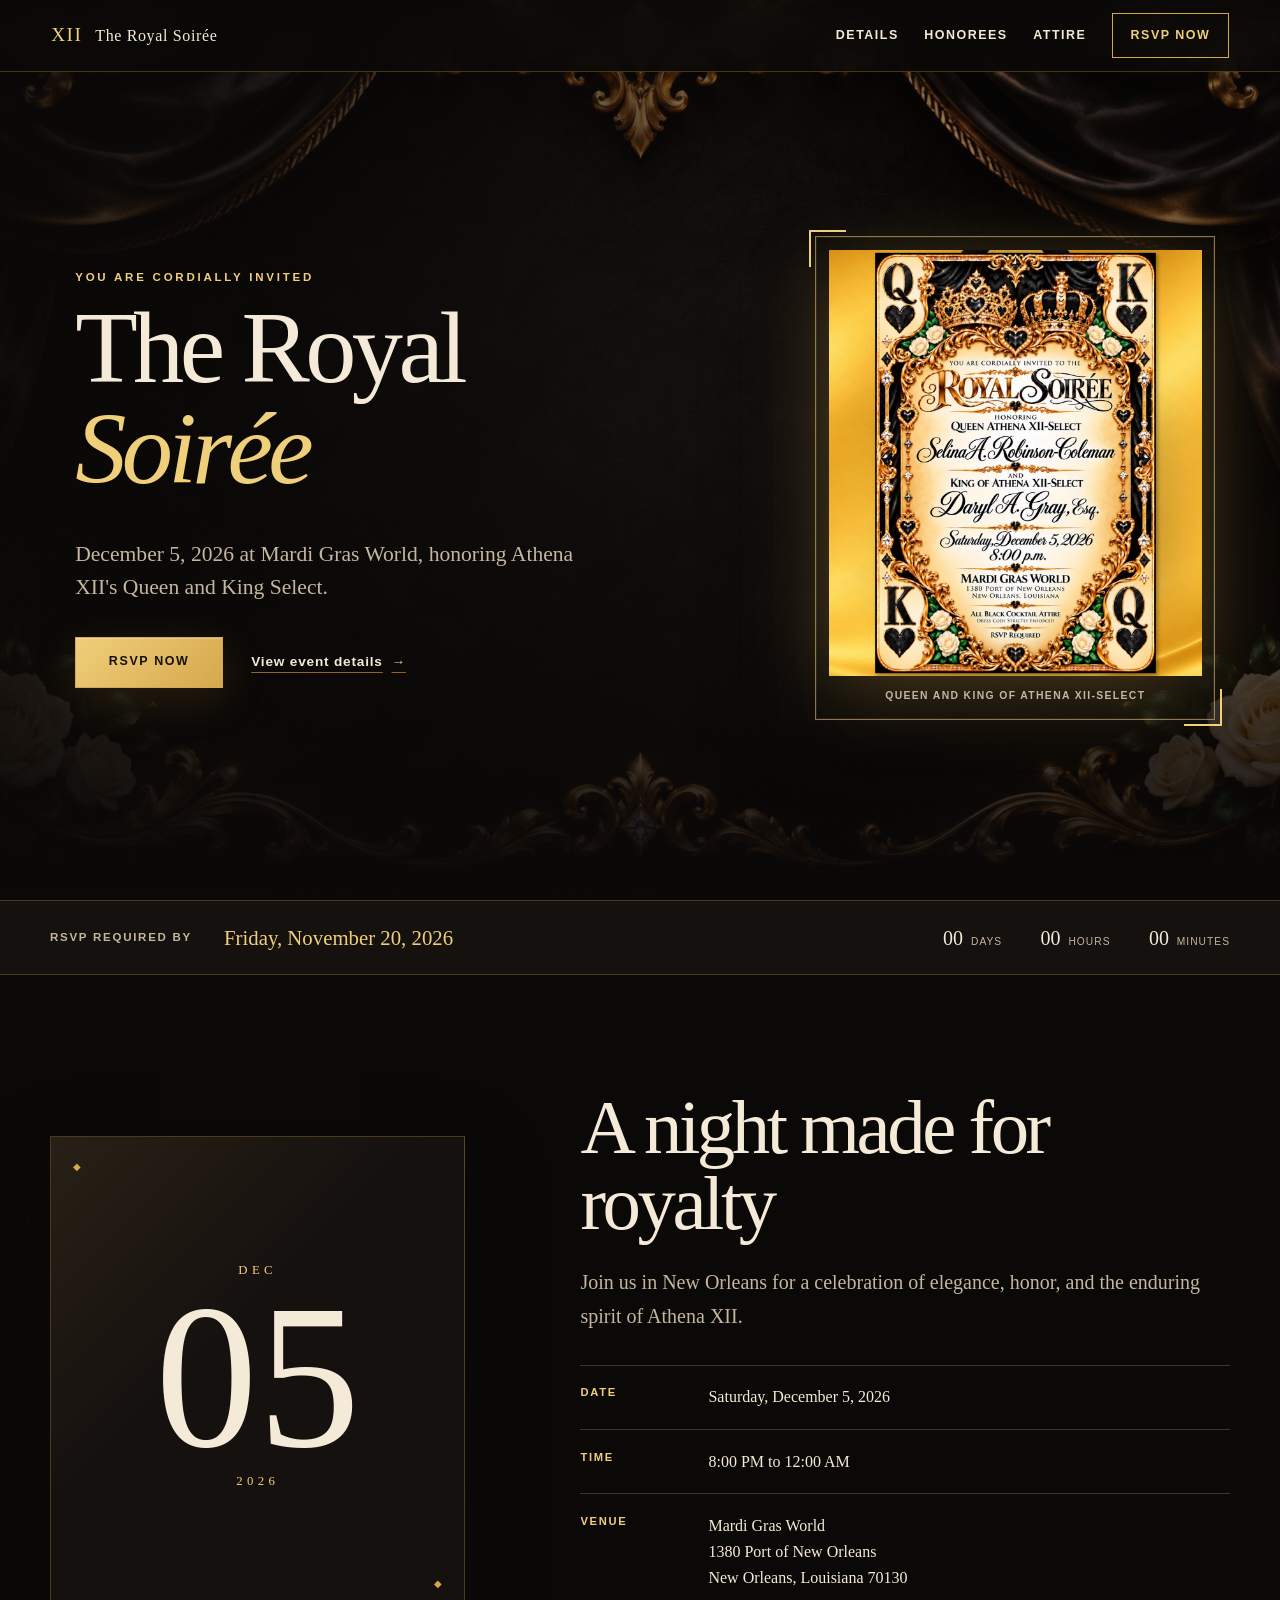
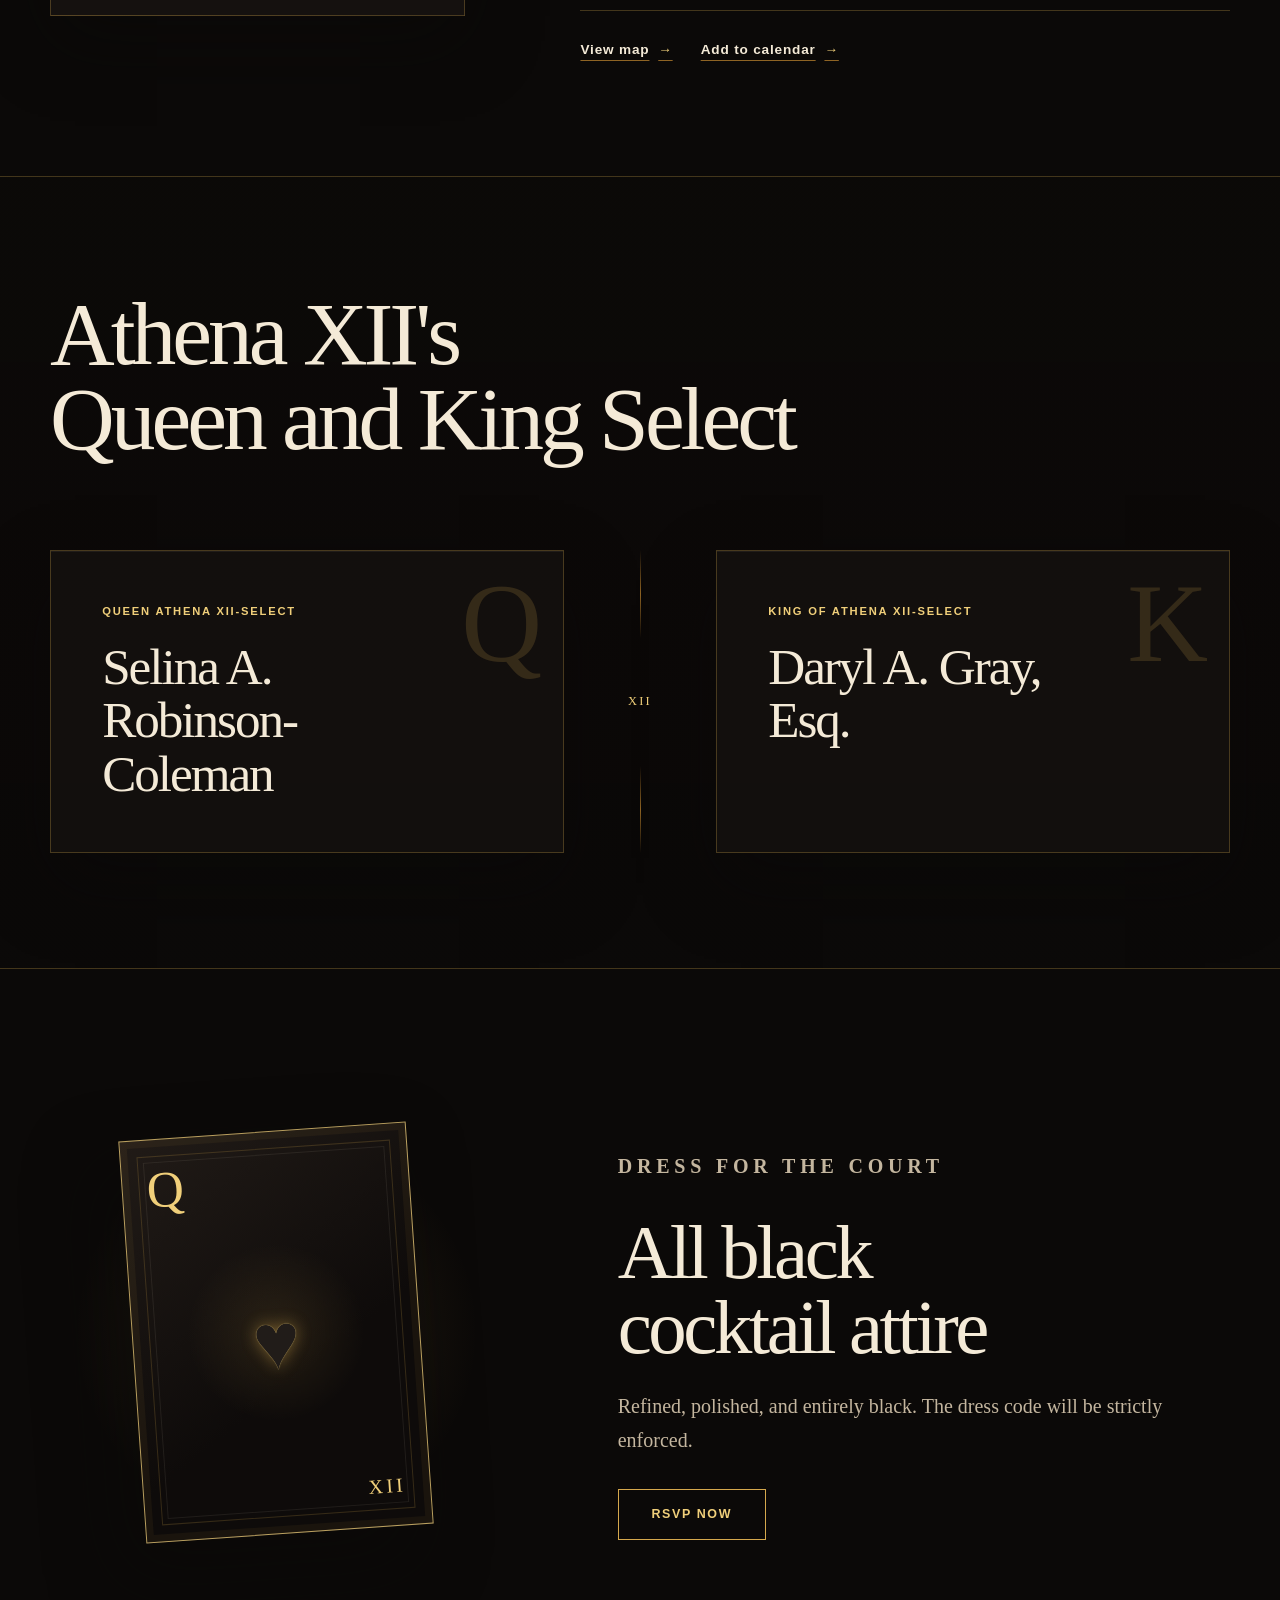
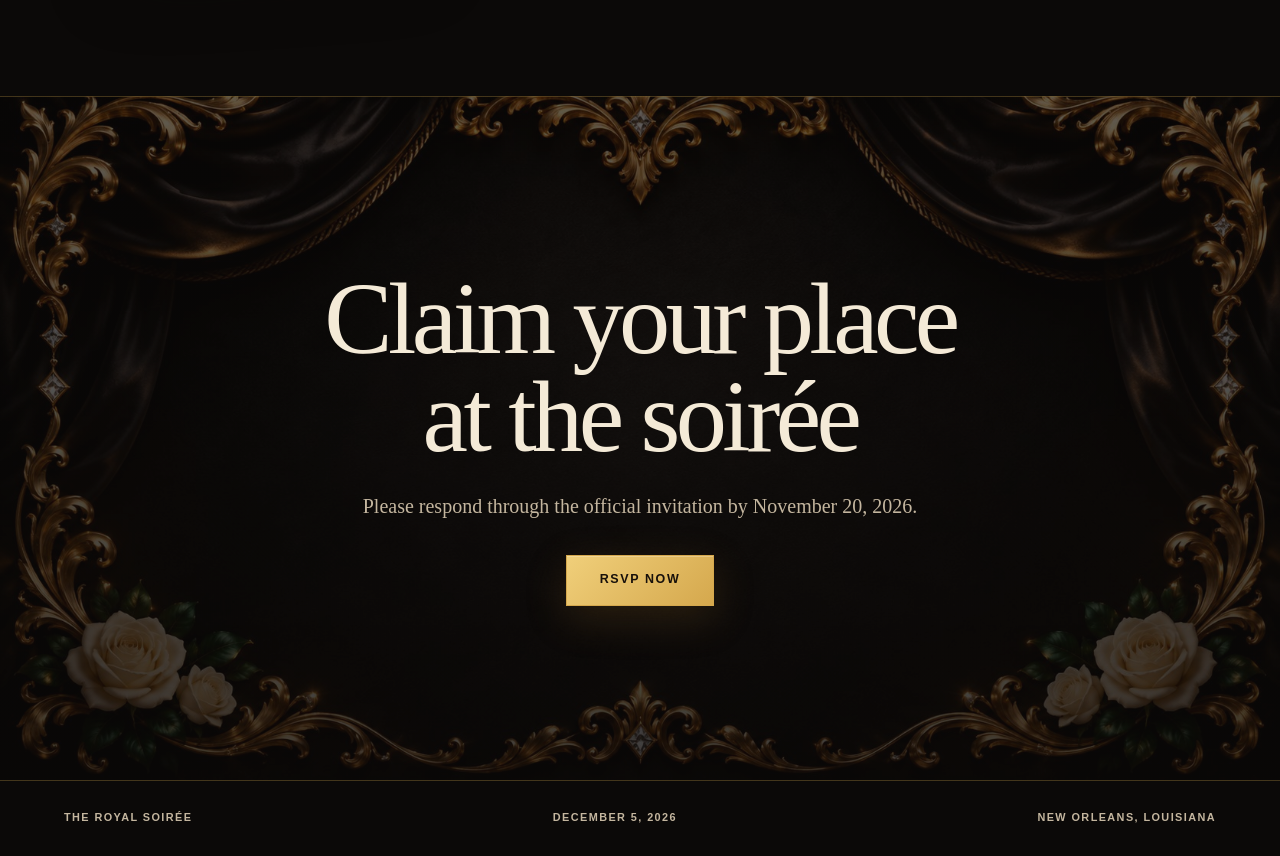
==== royal-soiree/index.html @ 28ae3a80 "Add Royal Soiree event website" ====
<!doctype html>
<html lang="en">
<head>
  <meta charset="utf-8">
  <meta name="viewport" content="width=device-width, initial-scale=1">
  <meta name="theme-color" content="#0b0908">
  <meta name="description" content="The Royal Soirée honoring Queen Athena XII-Select Selina A. Robinson-Coleman and King of Athena XII-Select Daryl A. Gray, Esq.">
  <meta property="og:title" content="The Royal Soirée">
  <meta property="og:description" content="Saturday, December 5, 2026 at Mardi Gras World in New Orleans.">
  <meta property="og:type" content="website">
  <meta property="og:image" content="assets/royal-soiree-invitation.jpg">
  <title>The Royal Soirée | December 5, 2026</title>
  <link rel="icon" type="image/jpeg" href="assets/royal-soiree-invitation.jpg">
  <link rel="preload" href="assets/royal-soiree-backdrop.jpg" as="image" fetchpriority="high">
  <link rel="stylesheet" href="styles.css">
  <script src="script.js" defer></script>
</head>
<body>
  <a class="skip-link" href="#main-content">Skip to event details</a>

  <header class="site-header" data-header>
    <a class="brand" href="#top" aria-label="The Royal Soirée home">
      <span class="brand-mark" aria-hidden="true">XII</span>
      <span class="brand-name">The Royal Soirée</span>
    </a>

    <nav class="site-nav" aria-label="Primary navigation">
      <a href="#details">Details</a>
      <a href="#honorees">Honorees</a>
      <a href="#attire">Attire</a>
      <a class="nav-rsvp" href="https://www.greenvelope.com/card/.public-3a79c34e339046689d4d0d3599b4f28538343730323137#rsvp" target="_blank" rel="noopener">RSVP Now</a>
    </nav>
  </header>
  <div class="header-sentinel" data-header-sentinel aria-hidden="true"></div>

  <main id="main-content">
    <section class="hero" id="top" aria-labelledby="hero-title">
      <div class="hero-shade" aria-hidden="true"></div>
      <div class="hero-layout">
        <div class="hero-copy">
          <p class="eyebrow reveal">You are cordially invited</p>
          <h1 id="hero-title" class="reveal reveal-delay-1">The Royal<br><em>Soirée</em></h1>
          <p class="hero-intro reveal reveal-delay-2">December 5, 2026 at Mardi Gras World, honoring Athena XII's Queen and King Select.</p>

          <div class="hero-actions reveal reveal-delay-3">
            <a class="button button-primary" href="https://www.greenvelope.com/card/.public-3a79c34e339046689d4d0d3599b4f28538343730323137#rsvp" target="_blank" rel="noopener">RSVP Now</a>
            <a class="text-link" href="#details">View event details</a>
          </div>

        </div>

        <figure class="invitation-wrap reveal reveal-delay-2">
          <div class="invitation-glow" aria-hidden="true"></div>
          <img class="invitation-card" src="assets/royal-soiree-invitation.jpg" alt="The Royal Soirée invitation with black and gold playing card artwork" width="1170" height="1339" fetchpriority="high">
          <figcaption>Queen and King of Athena XII-Select</figcaption>
        </figure>
      </div>
    </section>

    <section class="deadline-band" aria-label="RSVP deadline">
      <div class="deadline-inner">
        <p>RSVP required by</p>
        <strong>Friday, November 20, 2026</strong>
        <div class="countdown" data-countdown aria-label="Time remaining to RSVP">
          <span><b data-days>00</b> days</span>
          <span><b data-hours>00</b> hours</span>
          <span><b data-minutes>00</b> minutes</span>
        </div>
      </div>
    </section>

    <section class="event-details section-shell" id="details" aria-labelledby="details-title">
      <div class="date-display reveal" aria-hidden="true">
        <span class="date-month">Dec</span>
        <span class="date-day">05</span>
        <span class="date-year">2026</span>
      </div>

      <div class="details-content reveal reveal-delay-1">
        <h2 id="details-title">A night made for royalty</h2>
        <p class="section-lede">Join us in New Orleans for a celebration of elegance, honor, and the enduring spirit of Athena XII.</p>

        <dl class="detail-list">
          <div>
            <dt>Date</dt>
            <dd>Saturday, December 5, 2026</dd>
          </div>
          <div>
            <dt>Time</dt>
            <dd>8:00 PM to 12:00 AM</dd>
          </div>
          <div>
            <dt>Venue</dt>
            <dd>Mardi Gras World<br>1380 Port of New Orleans<br>New Orleans, Louisiana 70130</dd>
          </div>
        </dl>

        <div class="detail-actions">
          <a class="text-link" href="https://www.google.com/maps/search/?api=1&amp;query=Mardi+Gras+World+1380+Port+of+New+Orleans+New+Orleans+LA+70130" target="_blank" rel="noopener">View map</a>
          <a class="text-link" href="https://calendar.google.com/calendar/render?action=TEMPLATE&amp;text=The%20Royal%20Soir%C3%A9e&amp;dates=20261206T020000Z%2F20261206T060000Z&amp;details=The%20Royal%20Soir%C3%A9e%20honoring%20Selina%20A.%20Robinson-Coleman%20and%20Daryl%20A.%20Gray%2C%20Esq.&amp;location=Mardi%20Gras%20World%2C%201380%20Port%20of%20New%20Orleans%2C%20New%20Orleans%2C%20LA%2070130" target="_blank" rel="noopener">Add to calendar</a>
        </div>
      </div>
    </section>

    <section class="honorees" id="honorees" aria-labelledby="honorees-title">
      <div class="honorees-inner section-shell">
        <div class="honorees-heading reveal">
          <h2 id="honorees-title">Athena XII's<br>Queen and King Select</h2>
        </div>

        <div class="royal-pair">
          <article class="honoree honoree-queen reveal reveal-delay-1">
            <span class="honoree-suit" aria-hidden="true">Q</span>
            <p>Queen Athena XII-Select</p>
            <h3>Selina A.<br>Robinson-Coleman</h3>
          </article>

          <div class="pair-divider" aria-hidden="true"><span>XII</span></div>

          <article class="honoree honoree-king reveal reveal-delay-2">
            <span class="honoree-suit" aria-hidden="true">K</span>
            <p>King of Athena XII-Select</p>
            <h3>Daryl A. Gray, Esq.</h3>
          </article>
        </div>
      </div>
    </section>

    <section class="attire section-shell" id="attire" aria-labelledby="attire-title">
      <div class="attire-visual reveal" aria-hidden="true">
        <div class="black-card">
          <span>Q</span>
          <b>♥</b>
          <small>XII</small>
        </div>
      </div>

      <div class="attire-copy reveal reveal-delay-1">
        <p class="section-kicker">Dress for the court</p>
        <h2 id="attire-title">All black<br>cocktail attire</h2>
        <p>Refined, polished, and entirely black. The dress code will be strictly enforced.</p>
        <a class="button button-outline" href="https://www.greenvelope.com/card/.public-3a79c34e339046689d4d0d3599b4f28538343730323137#rsvp" target="_blank" rel="noopener">RSVP Now</a>
      </div>
    </section>

    <section class="final-rsvp" aria-labelledby="rsvp-title">
      <div class="final-rsvp-inner reveal">
        <h2 id="rsvp-title">Claim your place<br>at the soirée</h2>
        <p>Please respond through the official invitation by November 20, 2026.</p>
        <a class="button button-primary" href="https://www.greenvelope.com/card/.public-3a79c34e339046689d4d0d3599b4f28538343730323137#rsvp" target="_blank" rel="noopener">RSVP Now</a>
      </div>
    </section>
  </main>

  <footer class="site-footer">
    <span>The Royal Soirée</span>
    <span>December 5, 2026</span>
    <span>New Orleans, Louisiana</span>
  </footer>

  <a class="mobile-rsvp" href="https://www.greenvelope.com/card/.public-3a79c34e339046689d4d0d3599b4f28538343730323137#rsvp" target="_blank" rel="noopener">RSVP Now</a>

  <noscript>
    <style>.reveal{opacity:1;transform:none}</style>
  </noscript>
</body>
</html>
---- royal-soiree/styles.css ----
:root {
  color-scheme: dark;
  --ink: #0b0908;
  --ink-soft: #15110f;
  --surface: #1d1713;
  --surface-raised: #241c16;
  --gold: #d5a84d;
  --gold-bright: #f0cf7a;
  --gold-deep: #8f6424;
  --ivory: #f4ead7;
  --muted: #c4b69f;
  --line: rgba(213, 168, 77, 0.28);
  --header-height: 72px;
  --section-pad: clamp(5rem, 9vw, 9rem);
  --ease: cubic-bezier(0.16, 1, 0.3, 1);
}

* {
  box-sizing: border-box;
}

html {
  scroll-behavior: smooth;
  scroll-padding-top: var(--header-height);
  background: var(--ink);
}

body {
  margin: 0;
  min-width: 320px;
  overflow-x: hidden;
  background:
    radial-gradient(circle at 50% 10%, rgba(213, 168, 77, 0.06), transparent 33rem),
    var(--ink);
  color: var(--ivory);
  font-family: "Segoe UI", "Helvetica Neue", Arial, sans-serif;
  font-size: 1rem;
  line-height: 1.6;
  text-rendering: optimizeLegibility;
}

img {
  display: block;
  max-width: 100%;
}

a {
  color: inherit;
}

button,
a {
  -webkit-tap-highlight-color: transparent;
}

::selection {
  background: var(--gold);
  color: var(--ink);
}

:focus-visible {
  outline: 3px solid var(--gold-bright);
  outline-offset: 4px;
}

.skip-link {
  position: fixed;
  top: 0.75rem;
  left: 0.75rem;
  z-index: 100;
  padding: 0.75rem 1rem;
  transform: translateY(-160%);
  background: var(--ivory);
  color: var(--ink);
  font-weight: 700;
  text-decoration: none;
  transition: transform 180ms ease;
}

.skip-link:focus {
  transform: translateY(0);
}

.site-header {
  position: fixed;
  inset: 0 0 auto;
  z-index: 10;
  display: flex;
  align-items: center;
  justify-content: space-between;
  height: var(--header-height);
  padding: 0 clamp(1.25rem, 4vw, 4.5rem);
  border-bottom: 1px solid transparent;
  transition: background-color 280ms ease, border-color 280ms ease, backdrop-filter 280ms ease;
}

.site-header.is-scrolled {
  border-bottom-color: var(--line);
  background: rgba(11, 9, 8, 0.9);
  backdrop-filter: blur(18px);
}

.header-sentinel {
  position: absolute;
  top: 24px;
  left: 0;
  width: 1px;
  height: 1px;
  pointer-events: none;
}

.brand {
  display: inline-flex;
  align-items: center;
  gap: 0.8rem;
  text-decoration: none;
}

.brand-mark {
  color: var(--gold-bright);
  font-family: Georgia, "Times New Roman", serif;
  font-size: 1.2rem;
  letter-spacing: 0.08em;
}

.brand-name {
  color: var(--ivory);
  font-family: Georgia, "Times New Roman", serif;
  font-size: 1rem;
  letter-spacing: 0.04em;
}

.site-nav {
  display: flex;
  align-items: center;
  gap: clamp(1rem, 2vw, 2.2rem);
  font-size: 0.78rem;
  font-weight: 700;
  letter-spacing: 0.12em;
  text-transform: uppercase;
}

.site-nav a {
  position: relative;
  text-decoration: none;
}

.site-nav a:not(.nav-rsvp)::after {
  position: absolute;
  right: 0;
  bottom: -0.45rem;
  left: 0;
  height: 1px;
  content: "";
  transform: scaleX(0);
  background: var(--gold);
  transition: transform 220ms ease;
}

.site-nav a:hover::after,
.site-nav a:focus-visible::after {
  transform: scaleX(1);
}

.nav-rsvp {
  padding: 0.7rem 1.1rem;
  border: 1px solid var(--gold);
  color: var(--gold-bright);
  transition: background-color 220ms ease, color 220ms ease, transform 220ms ease;
}

.nav-rsvp:hover {
  background: var(--gold);
  color: var(--ink);
}

.nav-rsvp:active,
.button:active,
.mobile-rsvp:active {
  transform: translateY(1px) scale(0.985);
}

.hero {
  position: relative;
  isolation: isolate;
  display: grid;
  min-height: 100dvh;
  overflow: hidden;
  background-color: var(--ink);
  background-image: url("assets/royal-soiree-backdrop.jpg");
  background-position: center;
  background-size: cover;
}

.hero::after {
  position: absolute;
  inset: auto 0 0;
  z-index: -1;
  height: 24%;
  content: "";
  background: linear-gradient(to top, var(--ink), transparent);
}

.hero-shade {
  position: absolute;
  inset: 0;
  z-index: -1;
  background:
    linear-gradient(90deg, rgba(11, 9, 8, 0.88) 0%, rgba(11, 9, 8, 0.58) 42%, rgba(11, 9, 8, 0.22) 75%, rgba(11, 9, 8, 0.5) 100%),
    linear-gradient(to bottom, rgba(11, 9, 8, 0.2), rgba(11, 9, 8, 0.5));
}

.hero-layout {
  display: grid;
  grid-template-columns: minmax(0, 1.05fr) minmax(19rem, 0.75fr);
  align-items: center;
  gap: clamp(2rem, 6vw, 7rem);
  width: min(100% - 3rem, 1280px);
  min-height: 100dvh;
  margin: 0 auto;
  padding-top: calc(var(--header-height) + 1rem);
  padding-bottom: 2rem;
}

.hero-copy {
  padding-left: clamp(0rem, 4vw, 4rem);
}

.eyebrow,
.section-kicker {
  margin: 0 0 1rem;
  color: var(--gold-bright);
  font-size: 0.72rem;
  font-weight: 800;
  letter-spacing: 0.24em;
  text-transform: uppercase;
}

.hero h1,
.event-details h2,
.honorees h2,
.attire h2,
.final-rsvp h2 {
  margin: 0;
  font-family: Georgia, "Times New Roman", serif;
  font-weight: 400;
  letter-spacing: -0.045em;
  line-height: 0.88;
}

.hero h1 {
  max-width: 9ch;
  font-size: clamp(4.25rem, 8vw, 8.5rem);
  text-wrap: balance;
}

.hero h1 em {
  display: inline-block;
  padding-bottom: 0.08em;
  color: var(--gold-bright);
  font-weight: 400;
  line-height: 1.1;
}

.hero-intro {
  max-width: 34rem;
  margin: 1.5rem 0 0;
  color: var(--muted);
  font-family: Georgia, "Times New Roman", serif;
  font-size: clamp(1.05rem, 1.8vw, 1.35rem);
  line-height: 1.55;
}

.hero-actions,
.detail-actions {
  display: flex;
  align-items: center;
  flex-wrap: wrap;
  gap: 1.25rem 1.75rem;
}

.hero-actions {
  margin-top: 2rem;
}

.button {
  display: inline-flex;
  align-items: center;
  justify-content: center;
  min-width: 9.25rem;
  min-height: 3.2rem;
  padding: 0.8rem 1.5rem;
  border: 1px solid var(--gold);
  font-size: 0.78rem;
  font-weight: 800;
  letter-spacing: 0.13em;
  text-decoration: none;
  text-transform: uppercase;
  white-space: nowrap;
  transition: background-color 220ms ease, color 220ms ease, transform 220ms var(--ease), box-shadow 220ms ease;
}

.button-primary {
  background: linear-gradient(135deg, var(--gold-bright), var(--gold));
  box-shadow: 0 12px 42px rgba(143, 100, 36, 0.24), inset 0 1px 0 rgba(244, 234, 215, 0.35);
  color: #17100a;
}

.button-primary:hover {
  box-shadow: 0 16px 52px rgba(143, 100, 36, 0.38), inset 0 1px 0 rgba(244, 234, 215, 0.5);
  transform: translateY(-2px);
}

.button-outline {
  background: transparent;
  color: var(--gold-bright);
}

.button-outline:hover {
  background: var(--gold);
  color: var(--ink);
}

.text-link {
  position: relative;
  display: inline-flex;
  align-items: center;
  gap: 0.55rem;
  color: var(--ivory);
  font-size: 0.85rem;
  font-weight: 700;
  letter-spacing: 0.06em;
  text-decoration-color: var(--gold-deep);
  text-underline-offset: 0.35rem;
}

.text-link::after {
  content: "→";
  color: var(--gold-bright);
  transition: transform 220ms var(--ease);
}

.text-link:hover::after {
  transform: translateX(0.25rem);
}

.invitation-wrap {
  position: relative;
  justify-self: center;
  width: min(100%, 25rem);
  margin: 0;
  padding: 0.8rem;
  border: 1px solid rgba(240, 207, 122, 0.55);
  background: rgba(11, 9, 8, 0.48);
  box-shadow: 0 30px 80px rgba(11, 9, 8, 0.72), inset 0 0 0 1px rgba(244, 234, 215, 0.08);
  transform: rotate(1.2deg);
}

.invitation-wrap::before,
.invitation-wrap::after {
  position: absolute;
  width: 2.2rem;
  height: 2.2rem;
  content: "";
  border-color: var(--gold-bright);
  border-style: solid;
}

.invitation-wrap::before {
  top: -0.45rem;
  left: -0.45rem;
  border-width: 2px 0 0 2px;
}

.invitation-wrap::after {
  right: -0.45rem;
  bottom: -0.45rem;
  border-width: 0 2px 2px 0;
}

.invitation-glow {
  position: absolute;
  inset: 8% 4%;
  z-index: -1;
  background: rgba(213, 168, 77, 0.38);
  filter: blur(42px);
}

.invitation-card {
  width: 100%;
  height: auto;
  aspect-ratio: 1170 / 1339;
  object-fit: cover;
}

.invitation-wrap figcaption {
  margin: 0.7rem 0 0.1rem;
  color: var(--muted);
  font-size: 0.65rem;
  font-weight: 700;
  letter-spacing: 0.13em;
  text-align: center;
  text-transform: uppercase;
}

.deadline-band {
  position: relative;
  z-index: 2;
  border-block: 1px solid var(--line);
  background: var(--ink-soft);
}

.deadline-inner {
  display: grid;
  grid-template-columns: auto auto 1fr;
  align-items: center;
  gap: 1rem 2rem;
  width: min(100% - 3rem, 1180px);
  margin: 0 auto;
  padding: 1.25rem 0;
}

.deadline-inner > p {
  margin: 0;
  color: var(--muted);
  font-size: 0.72rem;
  font-weight: 700;
  letter-spacing: 0.15em;
  text-transform: uppercase;
}

.deadline-inner > strong {
  color: var(--gold-bright);
  font-family: Georgia, "Times New Roman", serif;
  font-size: clamp(1rem, 2vw, 1.3rem);
  font-weight: 400;
}

.countdown {
  display: flex;
  justify-content: flex-end;
  gap: clamp(0.75rem, 3vw, 2.5rem);
}

.countdown span {
  color: var(--muted);
  font-size: 0.64rem;
  letter-spacing: 0.1em;
  text-transform: uppercase;
}

.countdown b {
  margin-right: 0.25rem;
  color: var(--ivory);
  font-family: Georgia, "Times New Roman", serif;
  font-size: 1.25rem;
  font-weight: 400;
  letter-spacing: 0;
}

.section-shell {
  width: min(100% - 3rem, 1180px);
  margin: 0 auto;
}

.event-details {
  display: grid;
  grid-template-columns: 0.78fr 1.22fr;
  align-items: center;
  gap: clamp(3rem, 9vw, 9rem);
  padding-top: var(--section-pad);
  padding-bottom: var(--section-pad);
}

.date-display {
  position: relative;
  display: grid;
  align-content: center;
  justify-items: center;
  min-height: 30rem;
  border: 1px solid var(--line);
  background:
    linear-gradient(135deg, rgba(213, 168, 77, 0.1), transparent 42%),
    var(--ink-soft);
  box-shadow: 0 25px 70px rgba(11, 9, 8, 0.4);
  font-family: Georgia, "Times New Roman", serif;
}

.date-display::before,
.date-display::after {
  position: absolute;
  content: "◆";
  color: var(--gold);
  font-size: 0.65rem;
}

.date-display::before {
  top: 1.4rem;
  left: 1.4rem;
}

.date-display::after {
  right: 1.4rem;
  bottom: 1.4rem;
}

.date-month,
.date-year {
  color: var(--gold-bright);
  font-size: 0.8rem;
  letter-spacing: 0.34em;
  text-transform: uppercase;
}

.date-day {
  margin: -0.35rem 0 -0.5rem;
  color: var(--ivory);
  font-size: clamp(7rem, 16vw, 13rem);
  line-height: 1;
}

.event-details h2,
.attire h2 {
  font-size: clamp(3rem, 6vw, 5.8rem);
  line-height: 0.98;
}

.section-lede,
.attire-copy > p,
.final-rsvp-inner > p {
  max-width: 39rem;
  color: var(--muted);
  font-family: Georgia, "Times New Roman", serif;
  font-size: clamp(1.05rem, 1.7vw, 1.25rem);
  line-height: 1.7;
}

.section-lede {
  margin: 1.5rem 0 2rem;
}

.detail-list {
  margin: 0;
  border-top: 1px solid var(--line);
}

.detail-list > div {
  display: grid;
  grid-template-columns: 7rem 1fr;
  gap: 1rem;
  padding: 1.15rem 0;
  border-bottom: 1px solid var(--line);
}

.detail-list dt {
  color: var(--gold-bright);
  font-size: 0.7rem;
  font-weight: 800;
  letter-spacing: 0.15em;
  text-transform: uppercase;
}

.detail-list dd {
  margin: 0;
  color: var(--ivory);
  font-family: Georgia, "Times New Roman", serif;
  line-height: 1.65;
}

.detail-actions {
  margin-top: 1.75rem;
}

.honorees {
  position: relative;
  overflow: hidden;
  border-block: 1px solid var(--line);
  background:
    linear-gradient(rgba(11, 9, 8, 0.82), rgba(11, 9, 8, 0.88)),
    url("assets/royal-soiree-backdrop.jpg") center / cover fixed;
}

.honorees-inner {
  padding-top: var(--section-pad);
  padding-bottom: var(--section-pad);
}

.honorees-heading {
  max-width: 48rem;
  margin-bottom: clamp(3rem, 7vw, 6rem);
}

.honorees h2 {
  font-size: clamp(3.3rem, 7vw, 7rem);
  line-height: 0.94;
}

.royal-pair {
  display: grid;
  grid-template-columns: 1fr auto 1fr;
  align-items: stretch;
  gap: clamp(2rem, 5vw, 5rem);
}

.honoree {
  position: relative;
  min-height: 18rem;
  padding: clamp(2rem, 4vw, 3.5rem);
  border: 1px solid var(--line);
  background: rgba(21, 17, 15, 0.78);
  box-shadow: inset 0 1px 0 rgba(244, 234, 215, 0.06), 0 30px 70px rgba(11, 9, 8, 0.36);
}

.honoree-suit {
  position: absolute;
  top: 1rem;
  right: 1.3rem;
  color: rgba(213, 168, 77, 0.18);
  font-family: Georgia, "Times New Roman", serif;
  font-size: 7rem;
  line-height: 1;
}

.honoree p {
  position: relative;
  margin: 0 0 1.2rem;
  color: var(--gold-bright);
  font-size: 0.7rem;
  font-weight: 800;
  letter-spacing: 0.16em;
  text-transform: uppercase;
}

.honoree h3 {
  position: relative;
  max-width: 13ch;
  margin: 0;
  color: var(--ivory);
  font-family: Georgia, "Times New Roman", serif;
  font-size: clamp(2rem, 4vw, 3.6rem);
  font-weight: 400;
  letter-spacing: -0.04em;
  line-height: 1.05;
}

.pair-divider {
  display: grid;
  place-items: center;
  color: var(--gold-bright);
}

.pair-divider::before,
.pair-divider::after {
  width: 1px;
  height: 100%;
  content: "";
  background: linear-gradient(transparent, var(--gold-deep), transparent);
}

.pair-divider span {
  padding: 0.65rem 0;
  font-family: Georgia, "Times New Roman", serif;
  font-size: 0.78rem;
  letter-spacing: 0.18em;
}

.attire {
  display: grid;
  grid-template-columns: minmax(18rem, 0.85fr) 1.15fr;
  align-items: center;
  gap: clamp(3rem, 9vw, 9rem);
  padding-top: var(--section-pad);
  padding-bottom: var(--section-pad);
}

.attire-visual {
  display: grid;
  place-items: center;
  min-height: 31rem;
  background: radial-gradient(circle, rgba(213, 168, 77, 0.15), transparent 60%);
}

.black-card {
  position: relative;
  display: flex;
  flex-direction: column;
  justify-content: space-between;
  width: min(72vw, 18rem);
  aspect-ratio: 5 / 7;
  padding: 1.5rem;
  border: 1px solid rgba(240, 207, 122, 0.75);
  background:
    radial-gradient(circle at 50% 50%, rgba(213, 168, 77, 0.12), transparent 36%),
    linear-gradient(145deg, #211b17, #0e0b0a 60%);
  box-shadow: -22px 30px 70px rgba(11, 9, 8, 0.64), inset 0 0 0 7px rgba(213, 168, 77, 0.06);
  color: var(--gold-bright);
  font-family: Georgia, "Times New Roman", serif;
  transform: rotate(-4deg);
}

.black-card::before,
.black-card::after {
  position: absolute;
  inset: 1rem;
  content: "";
  border: 1px solid rgba(213, 168, 77, 0.2);
}

.black-card::after {
  inset: 1.4rem;
  border-color: rgba(244, 234, 215, 0.08);
}

.black-card span,
.black-card b,
.black-card small {
  position: relative;
  z-index: 1;
}

.black-card span {
  font-size: 3.2rem;
  line-height: 1;
}

.black-card b {
  align-self: center;
  color: #211c19;
  font-size: 5rem;
  text-shadow: 0 0 0.05rem var(--gold-bright), 0 0 1rem rgba(213, 168, 77, 0.45);
}

.black-card small {
  align-self: flex-end;
  font-size: 1.25rem;
  letter-spacing: 0.16em;
}

.attire-copy > p {
  margin: 1.5rem 0 2rem;
}

.final-rsvp {
  position: relative;
  display: grid;
  place-items: center;
  min-height: 76dvh;
  overflow: hidden;
  border-top: 1px solid var(--line);
  background:
    linear-gradient(rgba(11, 9, 8, 0.65), rgba(11, 9, 8, 0.78)),
    url("assets/royal-soiree-backdrop.jpg") center / cover;
}

.final-rsvp-inner {
  width: min(100% - 3rem, 760px);
  padding: var(--section-pad) 0;
  text-align: center;
}

.final-rsvp h2 {
  font-size: clamp(3.5rem, 8vw, 7rem);
  line-height: 0.95;
}

.final-rsvp-inner > p {
  margin: 1.5rem auto 2rem;
}

.site-footer {
  display: flex;
  justify-content: space-between;
  gap: 1.5rem;
  padding: 1.8rem clamp(1.5rem, 5vw, 5rem);
  border-top: 1px solid var(--line);
  color: var(--muted);
  font-size: 0.68rem;
  font-weight: 700;
  letter-spacing: 0.13em;
  text-transform: uppercase;
}

.mobile-rsvp {
  display: none;
}

.reveal {
  opacity: 0;
  transform: translateY(28px);
  transition: opacity 800ms var(--ease), transform 800ms var(--ease);
}

.reveal-delay-1 {
  transition-delay: 90ms;
}

.reveal-delay-2 {
  transition-delay: 180ms;
}

.reveal-delay-3 {
  transition-delay: 270ms;
}

.reveal.is-visible {
  opacity: 1;
  transform: translateY(0);
}

@media (max-width: 980px) {
  .site-nav a:not(.nav-rsvp) {
    display: none;
  }

  .hero-layout {
    grid-template-columns: minmax(0, 1fr) minmax(16rem, 0.62fr);
    gap: 2rem;
    width: min(100% - 2.5rem, 900px);
  }

  .hero-copy {
    padding-left: 0;
  }

  .hero h1 {
    font-size: clamp(4rem, 9vw, 6.3rem);
  }

  .invitation-wrap {
    width: min(100%, 20rem);
  }

  .deadline-inner {
    grid-template-columns: 1fr 1fr;
  }

  .countdown {
    grid-column: 1 / -1;
    justify-content: flex-start;
  }

  .event-details,
  .attire {
    gap: 3rem;
  }

  .royal-pair {
    gap: 1.5rem;
  }
}

@media (max-width: 767px) {
  :root {
    --header-height: 64px;
    --section-pad: 5rem;
  }

  body {
    padding-bottom: 4.8rem;
  }

  .site-header {
    padding: 0 1rem;
    background: linear-gradient(to bottom, rgba(11, 9, 8, 0.84), transparent);
  }

  .site-header.is-scrolled {
    background: rgba(11, 9, 8, 0.92);
  }

  .brand-name,
  .site-nav {
    display: none;
  }

  .brand-mark {
    font-size: 1.05rem;
  }

  .hero {
    min-height: auto;
    background-position: center top;
  }

  .hero-shade {
    background:
      linear-gradient(to bottom, rgba(11, 9, 8, 0.36), rgba(11, 9, 8, 0.8) 46%, var(--ink) 90%);
  }

  .hero-layout {
    grid-template-columns: 1fr;
    width: 100%;
    min-height: 100dvh;
    padding: calc(var(--header-height) + 2rem) 1.25rem 3.5rem;
  }

  .hero-copy {
    padding: 1rem 0 0;
  }

  .hero h1 {
    max-width: none;
    font-size: clamp(3.65rem, 18vw, 5.5rem);
  }

  .hero-intro {
    max-width: 29rem;
    margin-top: 1.15rem;
    font-size: 1.05rem;
  }

  .hero-actions {
    margin-top: 1.6rem;
  }

  .hero-actions .button-primary {
    display: none;
  }

  .invitation-wrap {
    grid-row: 2;
    width: min(82vw, 22rem);
    margin-top: 1rem;
    transform: rotate(0.8deg);
  }

  .deadline-inner {
    grid-template-columns: 1fr;
    gap: 0.25rem;
    width: calc(100% - 2.5rem);
    padding: 1.5rem 0;
  }

  .countdown {
    grid-column: auto;
    justify-content: flex-start;
    gap: 1rem;
    margin-top: 0.8rem;
  }

  .countdown span {
    display: grid;
    gap: 0.1rem;
  }

  .countdown b {
    font-size: 1.5rem;
  }

  .section-shell {
    width: 100%;
    padding-right: 1.25rem;
    padding-left: 1.25rem;
  }

  .event-details,
  .attire {
    grid-template-columns: 1fr;
  }

  .event-details {
    padding-top: var(--section-pad);
    padding-bottom: var(--section-pad);
  }

  .date-display {
    min-height: 22rem;
  }

  .date-day {
    font-size: 9rem;
  }

  .event-details h2,
  .attire h2 {
    font-size: clamp(3rem, 14vw, 4.5rem);
  }

  .detail-list > div {
    grid-template-columns: 1fr;
    gap: 0.35rem;
  }

  .honorees {
    background-attachment: scroll;
  }

  .honorees-inner {
    padding-top: var(--section-pad);
    padding-bottom: var(--section-pad);
  }

  .honorees h2 {
    font-size: clamp(3rem, 14vw, 4.7rem);
  }

  .royal-pair {
    grid-template-columns: 1fr;
  }

  .honoree {
    min-height: 15rem;
  }

  .pair-divider {
    grid-template-columns: 1fr auto 1fr;
    gap: 0.75rem;
  }

  .pair-divider::before,
  .pair-divider::after {
    width: 100%;
    height: 1px;
    background: linear-gradient(90deg, transparent, var(--gold-deep), transparent);
  }

  .attire {
    padding-top: var(--section-pad);
    padding-bottom: var(--section-pad);
  }

  .attire-visual {
    min-height: auto;
  }

  .black-card {
    width: min(68vw, 16rem);
  }

  .final-rsvp {
    min-height: 70dvh;
  }

  .final-rsvp h2 {
    font-size: clamp(3.3rem, 15vw, 5rem);
  }

  .site-footer {
    flex-direction: column;
    align-items: center;
    padding: 2rem 1.25rem;
    text-align: center;
  }

  .mobile-rsvp {
    position: fixed;
    right: 0.75rem;
    bottom: 0.75rem;
    left: 0.75rem;
    z-index: 15;
    display: grid;
    place-items: center;
    min-height: 3.5rem;
    border: 1px solid var(--gold-bright);
    background: linear-gradient(135deg, var(--gold-bright), var(--gold));
    box-shadow: 0 16px 50px rgba(11, 9, 8, 0.7);
    color: #17100a;
    font-size: 0.78rem;
    font-weight: 900;
    letter-spacing: 0.15em;
    text-decoration: none;
    text-transform: uppercase;
  }
}

@media (max-width: 390px) {
  .countdown {
    gap: 0.65rem;
  }

  .countdown span {
    font-size: 0.55rem;
  }
}

@media (prefers-reduced-motion: reduce) {
  html {
    scroll-behavior: auto;
  }

  *,
  *::before,
  *::after {
    scroll-behavior: auto !important;
    transition-duration: 0.01ms !important;
    animation-duration: 0.01ms !important;
    animation-iteration-count: 1 !important;
  }

  .reveal {
    opacity: 1;
    transform: none;
  }
}

@media (prefers-reduced-transparency: reduce) {
  .site-header.is-scrolled,
  .invitation-wrap,
  .honoree {
    background: var(--ink-soft);
    backdrop-filter: none;
  }
}
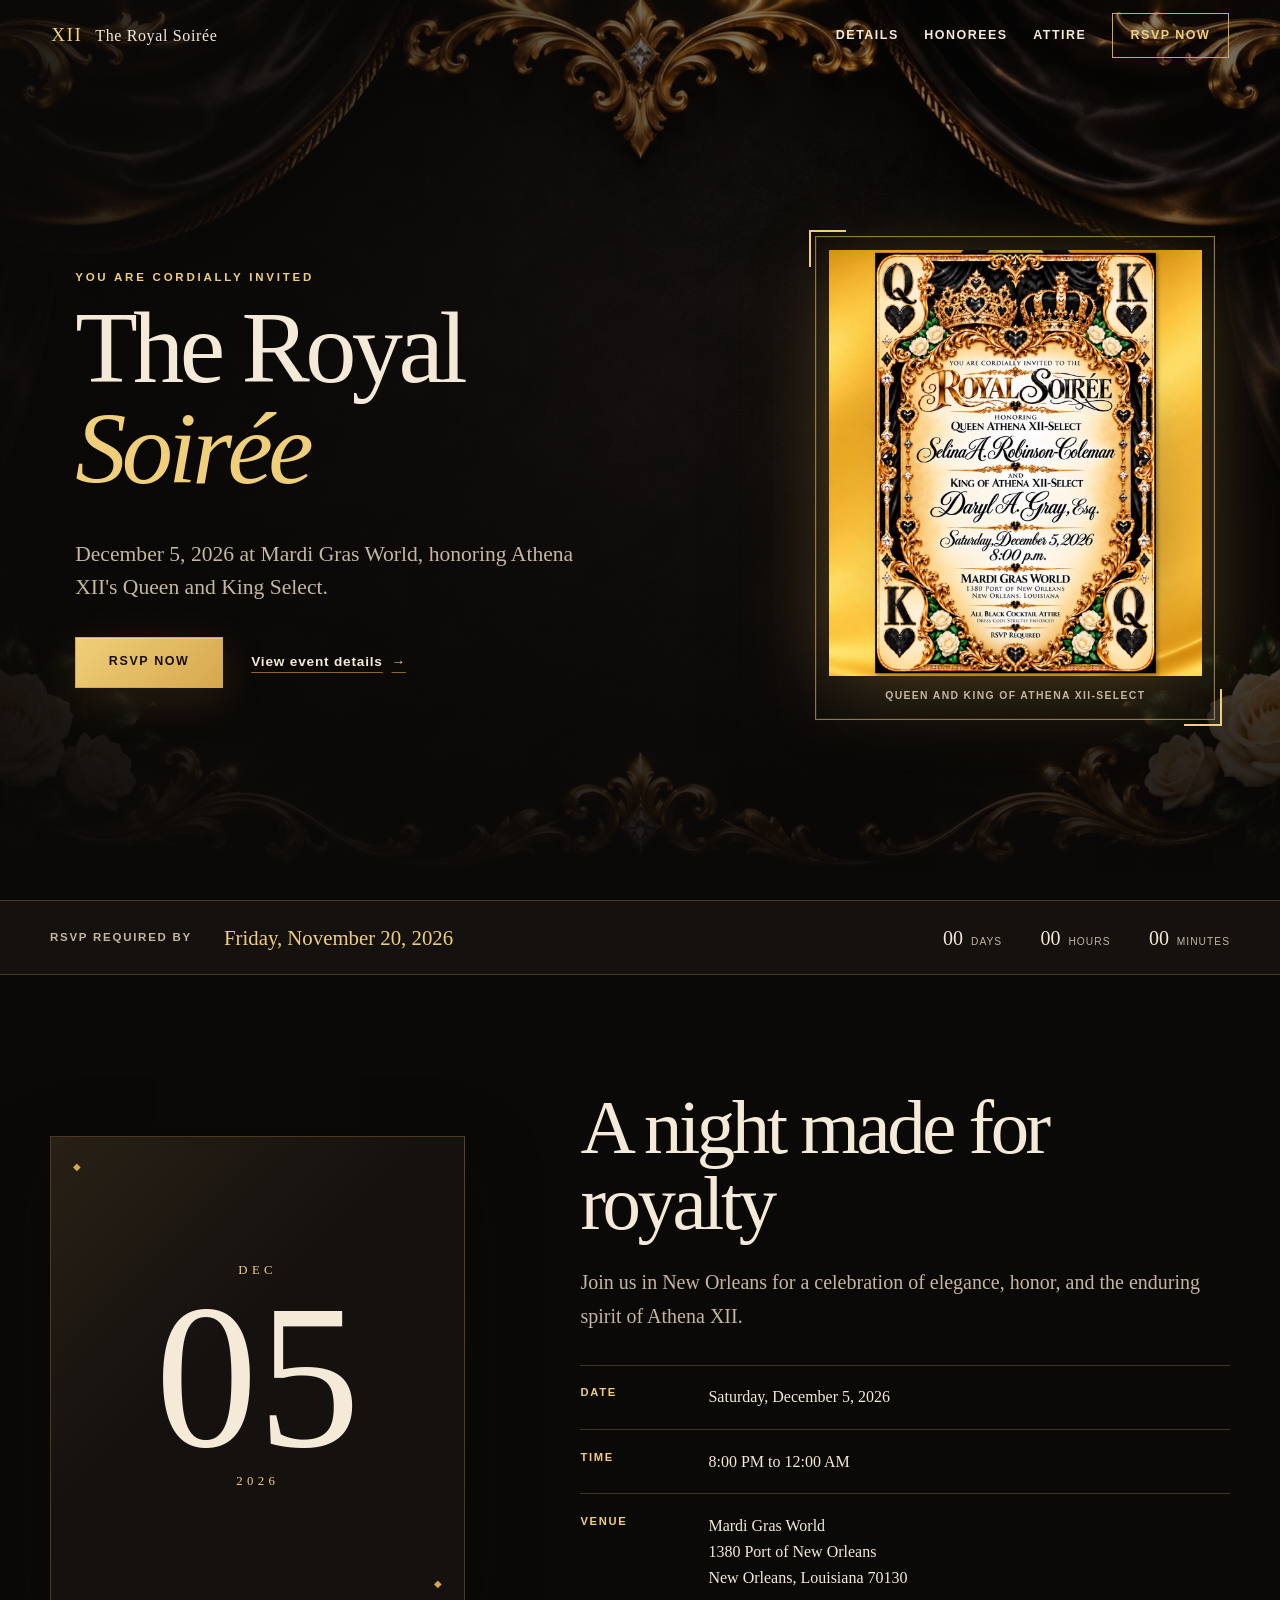
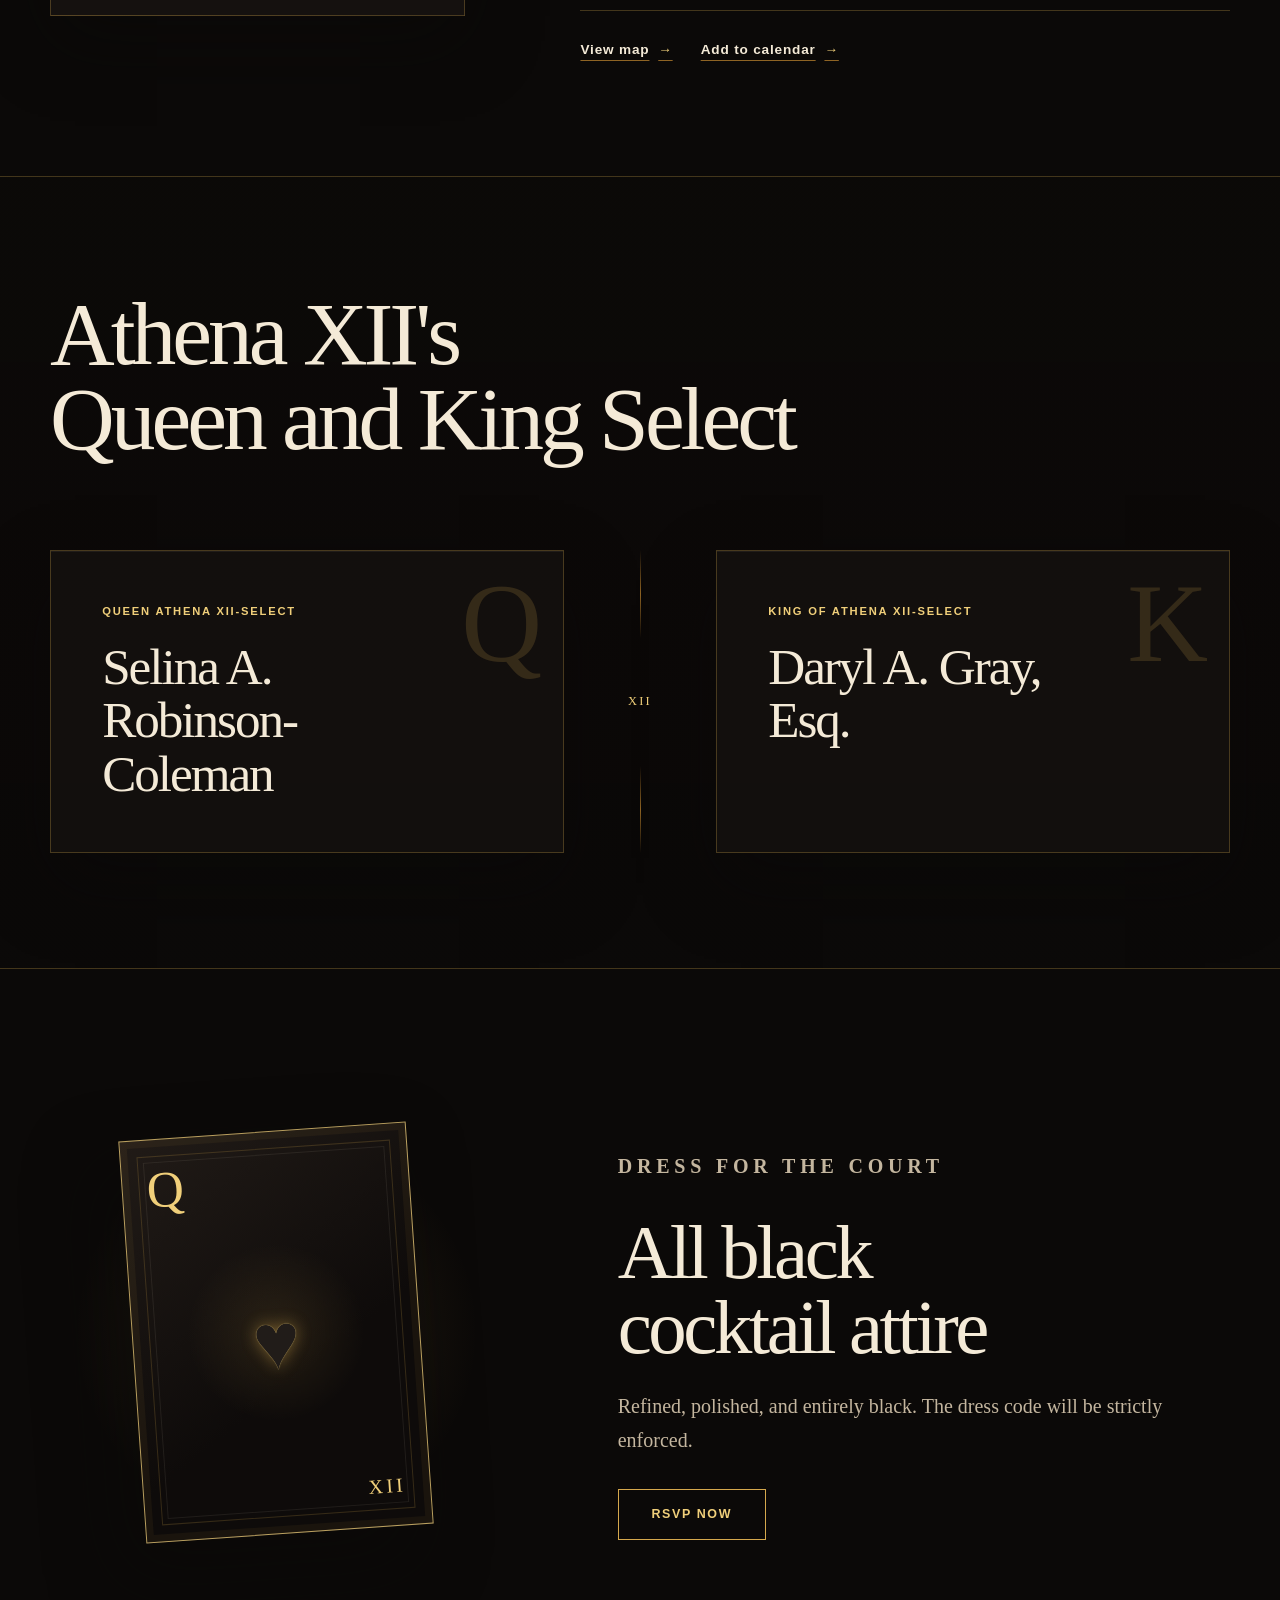
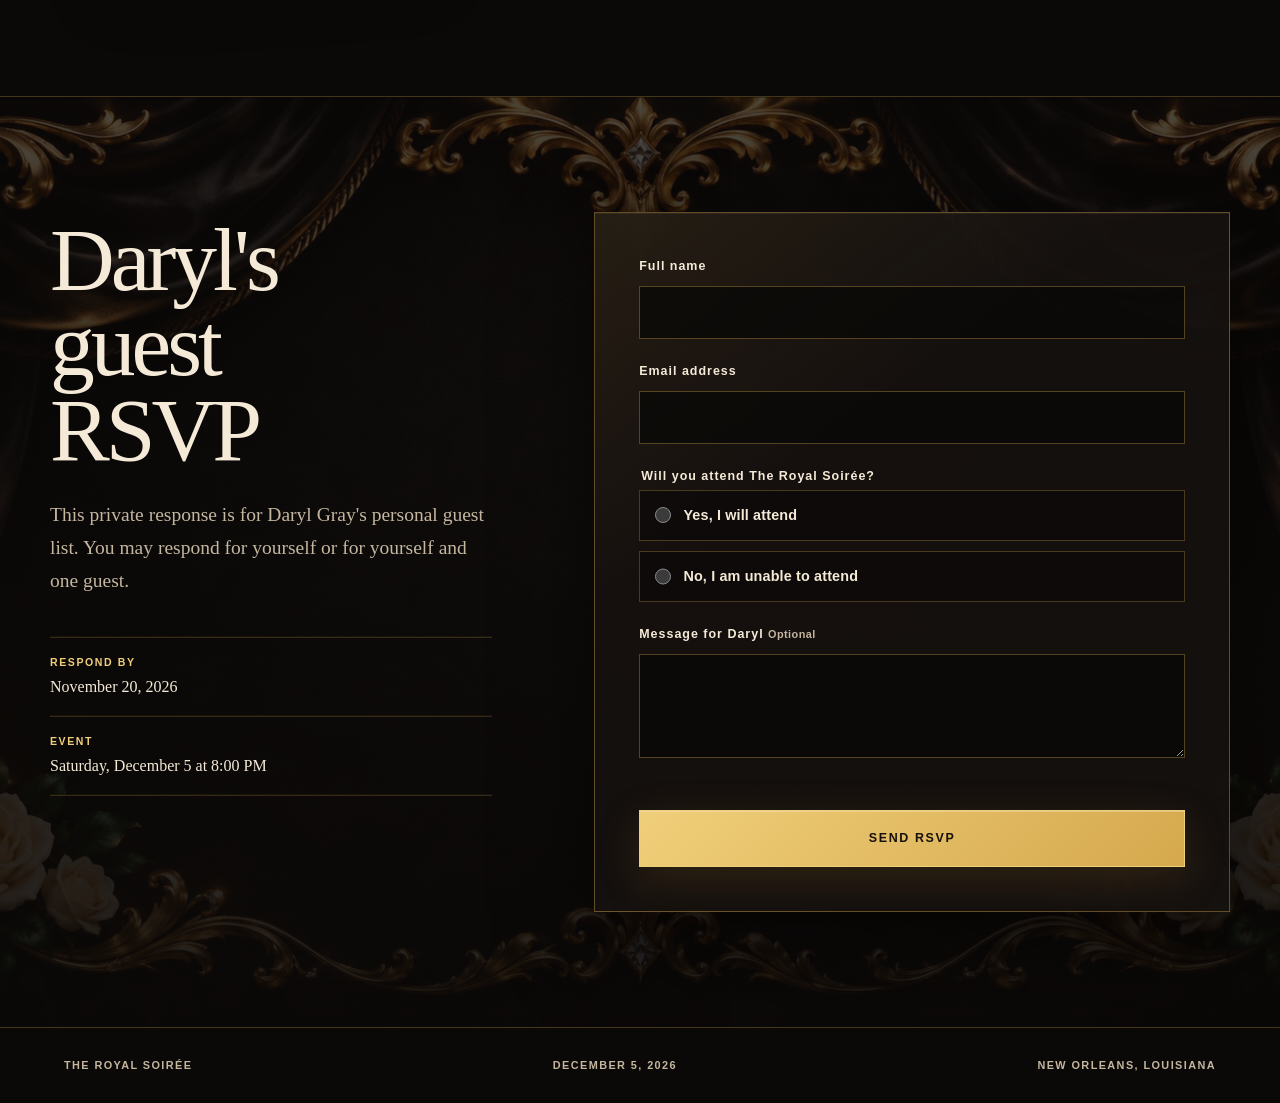
==== commit ed54bb22: "Add personal guest RSVP form" ====
--- a/royal-soiree/index.html
+++ b/royal-soiree/index.html
@@ -28,7 +28,7 @@
       <a href="#details">Details</a>
       <a href="#honorees">Honorees</a>
       <a href="#attire">Attire</a>
-      <a class="nav-rsvp" href="https://www.greenvelope.com/card/.public-3a79c34e339046689d4d0d3599b4f28538343730323137#rsvp" target="_blank" rel="noopener">RSVP Now</a>
+      <a class="nav-rsvp" href="#rsvp">RSVP Now</a>
     </nav>
   </header>
   <div class="header-sentinel" data-header-sentinel aria-hidden="true"></div>
@@ -43,7 +43,7 @@
           <p class="hero-intro reveal reveal-delay-2">December 5, 2026 at Mardi Gras World, honoring Athena XII's Queen and King Select.</p>
 
           <div class="hero-actions reveal reveal-delay-3">
-            <a class="button button-primary" href="https://www.greenvelope.com/card/.public-3a79c34e339046689d4d0d3599b4f28538343730323137#rsvp" target="_blank" rel="noopener">RSVP Now</a>
+            <a class="button button-primary" href="#rsvp">RSVP Now</a>
             <a class="text-link" href="#details">View event details</a>
           </div>
 
@@ -139,15 +139,99 @@
         <p class="section-kicker">Dress for the court</p>
         <h2 id="attire-title">All black<br>cocktail attire</h2>
         <p>Refined, polished, and entirely black. The dress code will be strictly enforced.</p>
-        <a class="button button-outline" href="https://www.greenvelope.com/card/.public-3a79c34e339046689d4d0d3599b4f28538343730323137#rsvp" target="_blank" rel="noopener">RSVP Now</a>
-      </div>
-    </section>
-
-    <section class="final-rsvp" aria-labelledby="rsvp-title">
-      <div class="final-rsvp-inner reveal">
-        <h2 id="rsvp-title">Claim your place<br>at the soirée</h2>
-        <p>Please respond through the official invitation by November 20, 2026.</p>
-        <a class="button button-primary" href="https://www.greenvelope.com/card/.public-3a79c34e339046689d4d0d3599b4f28538343730323137#rsvp" target="_blank" rel="noopener">RSVP Now</a>
+        <a class="button button-outline" href="#rsvp">RSVP Now</a>
+      </div>
+    </section>
+
+    <section class="final-rsvp" id="rsvp" aria-labelledby="rsvp-title">
+      <div class="final-rsvp-inner">
+        <div class="rsvp-intro reveal">
+          <h2 id="rsvp-title">Daryl's guest<br>RSVP</h2>
+          <p>This private response is for Daryl Gray's personal guest list. You may respond for yourself or for yourself and one guest.</p>
+          <dl class="rsvp-summary" aria-label="RSVP details">
+            <div>
+              <dt>Respond by</dt>
+              <dd>November 20, 2026</dd>
+            </div>
+            <div>
+              <dt>Event</dt>
+              <dd>Saturday, December 5 at 8:00 PM</dd>
+            </div>
+          </dl>
+        </div>
+
+        <div class="rsvp-form-panel reveal reveal-delay-1">
+          <div class="rsvp-success" data-rsvp-success hidden role="status">
+            <strong>Your RSVP has been received.</strong>
+            <span>Thank you. Your response was sent to Daryl's guest list.</span>
+          </div>
+
+          <form class="rsvp-form" action="https://formsubmit.co/kingathenaxiiselect@gmail.com" method="POST" data-rsvp-form>
+            <input type="hidden" name="_subject" value="New Royal Soirée RSVP for Daryl Gray">
+            <input type="hidden" name="_next" value="https://stilldarylgray2026-a11y.github.io/jovian50/royal-soiree/?rsvp=received#rsvp">
+            <input type="hidden" name="_template" value="table">
+            <input type="hidden" name="_url" value="https://stilldarylgray2026-a11y.github.io/jovian50/royal-soiree/">
+            <input class="form-honey" type="text" name="_honey" tabindex="-1" autocomplete="off" aria-hidden="true">
+
+            <div class="form-field">
+              <label for="rsvp-name">Full name</label>
+              <input id="rsvp-name" type="text" name="Full name" autocomplete="name" required>
+            </div>
+
+            <div class="form-field">
+              <label for="rsvp-email">Email address</label>
+              <input id="rsvp-email" type="email" name="email" autocomplete="email" inputmode="email" required>
+            </div>
+
+            <fieldset class="form-field form-choice" data-attendance>
+              <legend>Will you attend The Royal Soirée?</legend>
+              <label>
+                <input type="radio" name="Attendance" value="Yes, I will attend" required>
+                <span>Yes, I will attend</span>
+              </label>
+              <label>
+                <input type="radio" name="Attendance" value="No, I am unable to attend" required>
+                <span>No, I am unable to attend</span>
+              </label>
+            </fieldset>
+
+            <div data-attending-fields hidden>
+              <fieldset class="form-field form-choice">
+                <legend>Who are you responding for?</legend>
+                <label>
+                  <input type="radio" name="Party size" value="Myself only" data-party-option>
+                  <span>Myself only</span>
+                </label>
+                <label>
+                  <input type="radio" name="Party size" value="Myself and one guest" data-party-option>
+                  <span>Myself and one guest</span>
+                </label>
+              </fieldset>
+
+              <div class="form-field" data-guest-field hidden>
+                <label for="guest-name">Guest's full name</label>
+                <input id="guest-name" type="text" name="Guest full name" autocomplete="name" data-guest-name>
+              </div>
+
+              <div class="form-field">
+                <label for="guest-needs">Dietary restrictions or accessibility needs <span>Optional</span></label>
+                <textarea id="guest-needs" name="Dietary restrictions or accessibility needs" rows="3"></textarea>
+              </div>
+            </div>
+
+            <div class="form-field">
+              <label for="guest-message">Message for Daryl <span>Optional</span></label>
+              <textarea id="guest-message" name="Message for Daryl" rows="3"></textarea>
+            </div>
+
+            <p class="form-status" data-form-status aria-live="polite"></p>
+            <button class="button button-primary form-submit" type="submit" data-submit-rsvp>Send RSVP</button>
+          </form>
+
+          <noscript>
+            <p class="form-noscript">Please enable JavaScript to use the guest options in this RSVP form.</p>
+          </noscript>
+        </div>
       </div>
     </section>
   </main>
@@ -158,7 +242,7 @@
     <span>New Orleans, Louisiana</span>
   </footer>
 
-  <a class="mobile-rsvp" href="https://www.greenvelope.com/card/.public-3a79c34e339046689d4d0d3599b4f28538343730323137#rsvp" target="_blank" rel="noopener">RSVP Now</a>
+  <a class="mobile-rsvp" href="#rsvp" data-mobile-rsvp>RSVP Now</a>
 
   <noscript>
     <style>.reveal{opacity:1;transform:none}</style>
--- a/royal-soiree/styles.css
+++ b/royal-soiree/styles.css
@@ -742,29 +742,252 @@
 
 .final-rsvp {
   position: relative;
-  display: grid;
-  place-items: center;
-  min-height: 76dvh;
   overflow: hidden;
   border-top: 1px solid var(--line);
   background:
-    linear-gradient(rgba(11, 9, 8, 0.65), rgba(11, 9, 8, 0.78)),
+    linear-gradient(rgba(11, 9, 8, 0.74), rgba(11, 9, 8, 0.9)),
     url("assets/royal-soiree-backdrop.jpg") center / cover;
 }
 
 .final-rsvp-inner {
-  width: min(100% - 3rem, 760px);
+  display: grid;
+  grid-template-columns: minmax(0, 0.82fr) minmax(30rem, 1.18fr);
+  align-items: start;
+  gap: clamp(3rem, 8vw, 8rem);
+  width: min(100% - 3rem, 1180px);
+  margin: 0 auto;
   padding: var(--section-pad) 0;
-  text-align: center;
 }
 
 .final-rsvp h2 {
-  font-size: clamp(3.5rem, 8vw, 7rem);
+  max-width: 8ch;
+  font-size: clamp(3.5rem, 7vw, 6.7rem);
   line-height: 0.95;
 }
 
-.final-rsvp-inner > p {
-  margin: 1.5rem auto 2rem;
+.rsvp-intro {
+  position: sticky;
+  top: calc(var(--header-height) + 3rem);
+}
+
+.rsvp-intro > p {
+  max-width: 31rem;
+  margin: 1.6rem 0 0;
+  color: var(--muted);
+  font-family: Georgia, "Times New Roman", serif;
+  font-size: clamp(1.05rem, 1.7vw, 1.22rem);
+  line-height: 1.7;
+}
+
+.rsvp-summary {
+  display: grid;
+  gap: 0;
+  margin: 2.5rem 0 0;
+  border-top: 1px solid var(--line);
+}
+
+.rsvp-summary > div {
+  padding: 1rem 0;
+  border-bottom: 1px solid var(--line);
+}
+
+.rsvp-summary dt {
+  margin-bottom: 0.2rem;
+  color: var(--gold-bright);
+  font-size: 0.66rem;
+  font-weight: 800;
+  letter-spacing: 0.15em;
+  text-transform: uppercase;
+}
+
+.rsvp-summary dd {
+  margin: 0;
+  color: var(--ivory);
+  font-family: Georgia, "Times New Roman", serif;
+}
+
+.rsvp-form-panel {
+  padding: clamp(1.4rem, 3.5vw, 2.75rem);
+  border: 1px solid rgba(213, 168, 77, 0.4);
+  background:
+    linear-gradient(145deg, rgba(213, 168, 77, 0.09), transparent 34%),
+    rgba(21, 17, 15, 0.96);
+  box-shadow: inset 0 1px 0 rgba(244, 234, 215, 0.06), 0 32px 90px rgba(4, 3, 3, 0.48);
+}
+
+.rsvp-form {
+  display: grid;
+  gap: 1.45rem;
+}
+
+.form-field {
+  display: grid;
+  gap: 0.55rem;
+  margin: 0;
+  padding: 0;
+  border: 0;
+}
+
+.form-field label,
+.form-field legend {
+  color: var(--ivory);
+  font-size: 0.78rem;
+  font-weight: 800;
+  letter-spacing: 0.08em;
+}
+
+.form-field label > span,
+.form-field legend > span {
+  color: var(--muted);
+  font-size: 0.68rem;
+  font-weight: 600;
+  letter-spacing: 0.04em;
+}
+
+.form-field input[type="text"],
+.form-field input[type="email"],
+.form-field textarea {
+  width: 100%;
+  min-height: 3.25rem;
+  padding: 0.85rem 1rem;
+  border: 1px solid rgba(213, 168, 77, 0.36);
+  border-radius: 0;
+  background: rgba(8, 7, 6, 0.72);
+  color: var(--ivory);
+  font: inherit;
+  line-height: 1.5;
+  transition: border-color 180ms ease, background-color 180ms ease, box-shadow 180ms ease;
+}
+
+.form-field textarea {
+  min-height: 6.5rem;
+  resize: vertical;
+}
+
+.form-field input[type="text"]:hover,
+.form-field input[type="email"]:hover,
+.form-field textarea:hover {
+  border-color: rgba(240, 207, 122, 0.66);
+}
+
+.form-field input[type="text"]:focus,
+.form-field input[type="email"]:focus,
+.form-field textarea:focus {
+  border-color: var(--gold-bright);
+  outline: 0;
+  background: rgba(8, 7, 6, 0.94);
+  box-shadow: 0 0 0 3px rgba(240, 207, 122, 0.15);
+}
+
+.form-choice {
+  gap: 0.65rem;
+}
+
+.form-choice legend {
+  margin-bottom: 0.15rem;
+}
+
+.form-choice label {
+  position: relative;
+  display: flex;
+  align-items: center;
+  min-height: 3.2rem;
+  padding: 0.75rem 0.9rem;
+  border: 1px solid rgba(213, 168, 77, 0.3);
+  background: rgba(8, 7, 6, 0.56);
+  cursor: pointer;
+  transition: border-color 180ms ease, background-color 180ms ease, transform 180ms ease;
+}
+
+.form-choice label:hover {
+  border-color: rgba(240, 207, 122, 0.72);
+}
+
+.form-choice label:active {
+  transform: translateY(1px);
+}
+
+.form-choice input {
+  width: 1.05rem;
+  height: 1.05rem;
+  margin: 0 0.75rem 0 0;
+  accent-color: var(--gold-bright);
+}
+
+.form-choice label:has(input:checked) {
+  border-color: var(--gold-bright);
+  background: rgba(213, 168, 77, 0.12);
+}
+
+.form-choice label > span {
+  color: var(--ivory);
+  font-size: 0.9rem;
+  font-weight: 650;
+  letter-spacing: 0.01em;
+}
+
+.rsvp-form [data-attending-fields] {
+  display: grid;
+  gap: 1.45rem;
+}
+
+.rsvp-form [hidden],
+.rsvp-success[hidden] {
+  display: none;
+}
+
+.form-submit {
+  width: 100%;
+  min-height: 3.6rem;
+  margin-top: 0.25rem;
+  border: 1px solid var(--gold-bright);
+  cursor: pointer;
+}
+
+.form-submit:disabled {
+  cursor: wait;
+  opacity: 0.7;
+}
+
+.form-status {
+  min-height: 1px;
+  margin: 0;
+  color: var(--muted);
+  font-size: 0.78rem;
+}
+
+.form-honey {
+  position: absolute !important;
+  left: -9999px !important;
+  width: 1px !important;
+  height: 1px !important;
+  overflow: hidden !important;
+}
+
+.rsvp-success {
+  display: grid;
+  gap: 0.35rem;
+  margin-bottom: 1.5rem;
+  padding: 1rem 1.1rem;
+  border: 1px solid var(--gold-bright);
+  background: rgba(213, 168, 77, 0.12);
+}
+
+.rsvp-success strong {
+  color: var(--gold-bright);
+  font-family: Georgia, "Times New Roman", serif;
+  font-size: 1.15rem;
+  font-weight: 400;
+}
+
+.rsvp-success span,
+.form-noscript {
+  color: var(--muted);
+  font-size: 0.85rem;
+}
+
+.form-noscript {
+  margin: 1rem 0 0;
 }
 
 .site-footer {
@@ -807,6 +1030,11 @@
   transform: translateY(0);
 }
 
+.final-rsvp:target .reveal {
+  opacity: 1;
+  transform: translateY(0);
+}
+
 @media (max-width: 980px) {
   .site-nav a:not(.nav-rsvp) {
     display: none;
@@ -1028,11 +1256,27 @@
   }
 
   .final-rsvp {
-    min-height: 70dvh;
+    min-height: auto;
+  }
+
+  .final-rsvp-inner {
+    grid-template-columns: 1fr;
+    width: 100%;
+    gap: 2.5rem;
+    padding: var(--section-pad) 1.25rem;
+  }
+
+  .rsvp-intro {
+    position: static;
   }
 
   .final-rsvp h2 {
+    max-width: 9ch;
     font-size: clamp(3.3rem, 15vw, 5rem);
+  }
+
+  .rsvp-form-panel {
+    padding: 1.25rem;
   }
 
   .site-footer {
@@ -1060,6 +1304,13 @@
     letter-spacing: 0.15em;
     text-decoration: none;
     text-transform: uppercase;
+    transition: opacity 180ms ease, transform 180ms ease;
+  }
+
+  .mobile-rsvp.is-hidden {
+    pointer-events: none;
+    opacity: 0;
+    transform: translateY(calc(100% + 1rem));
   }
 }
 
